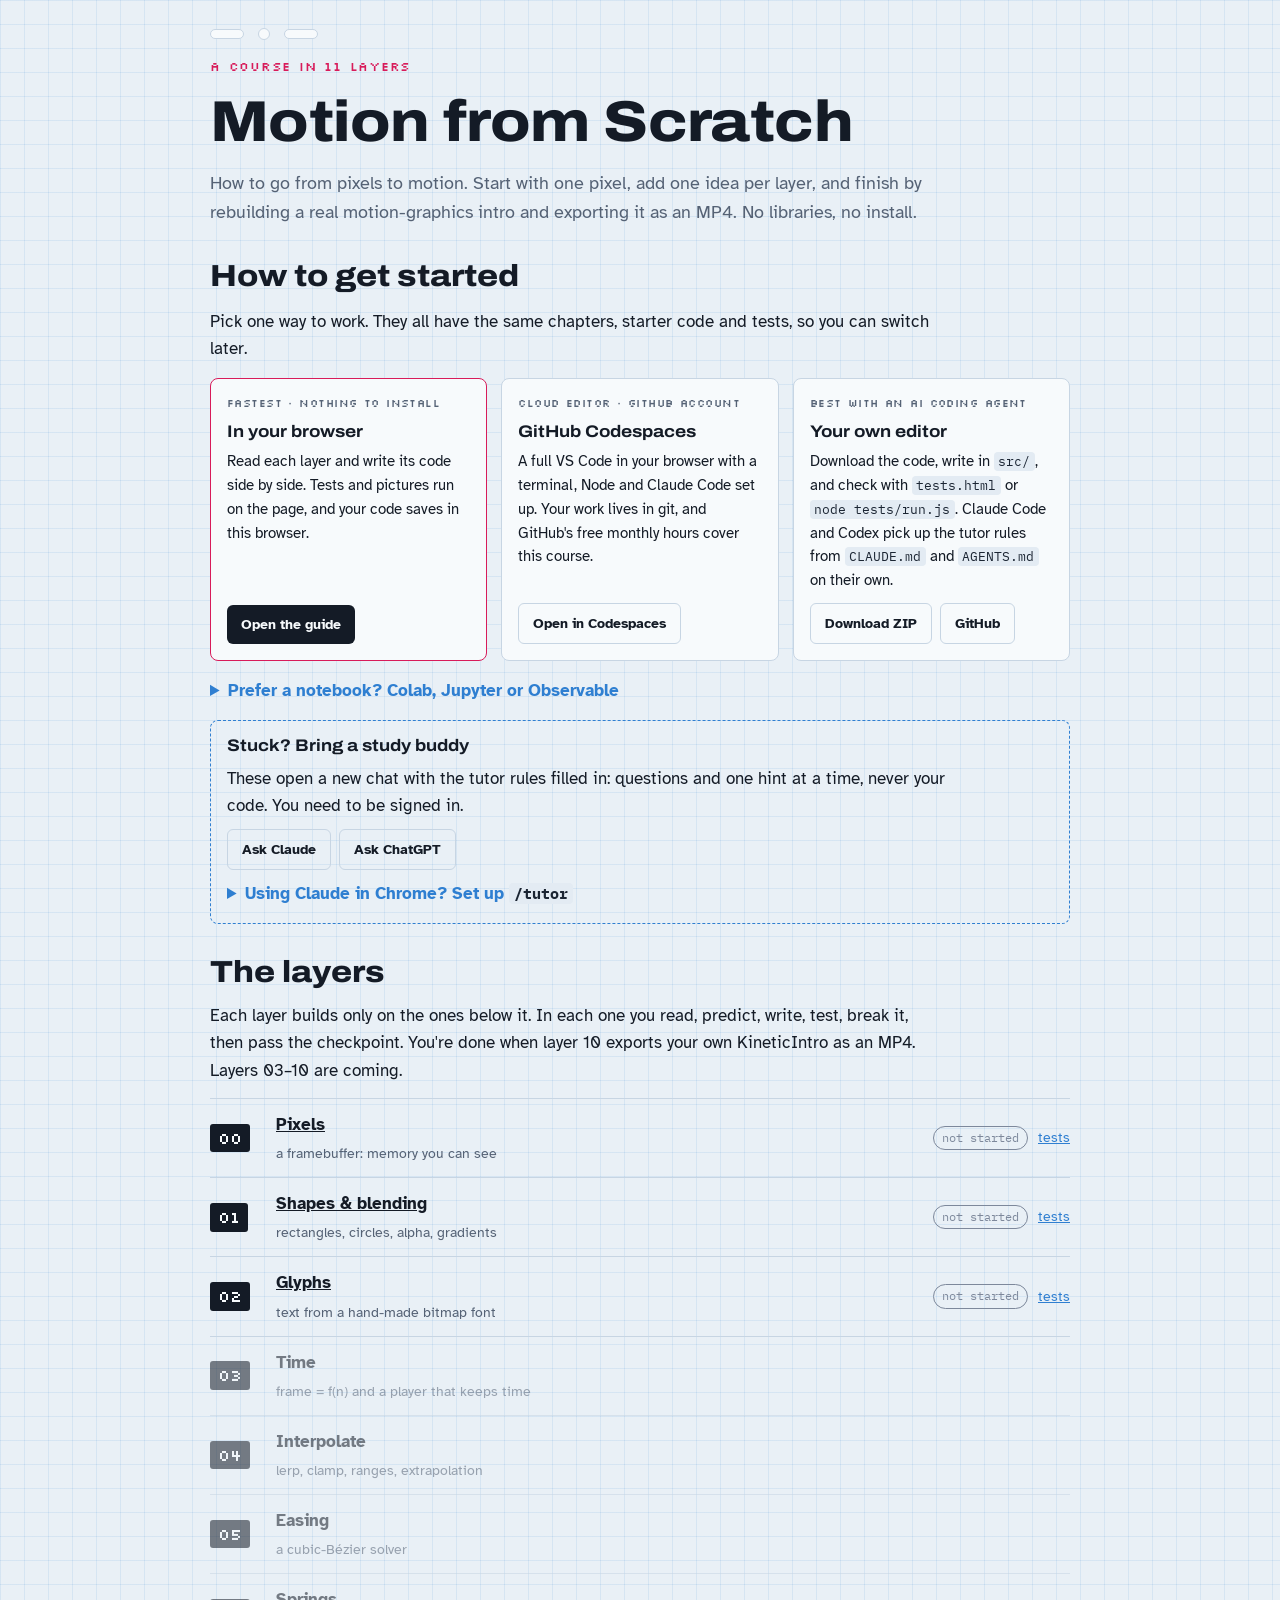
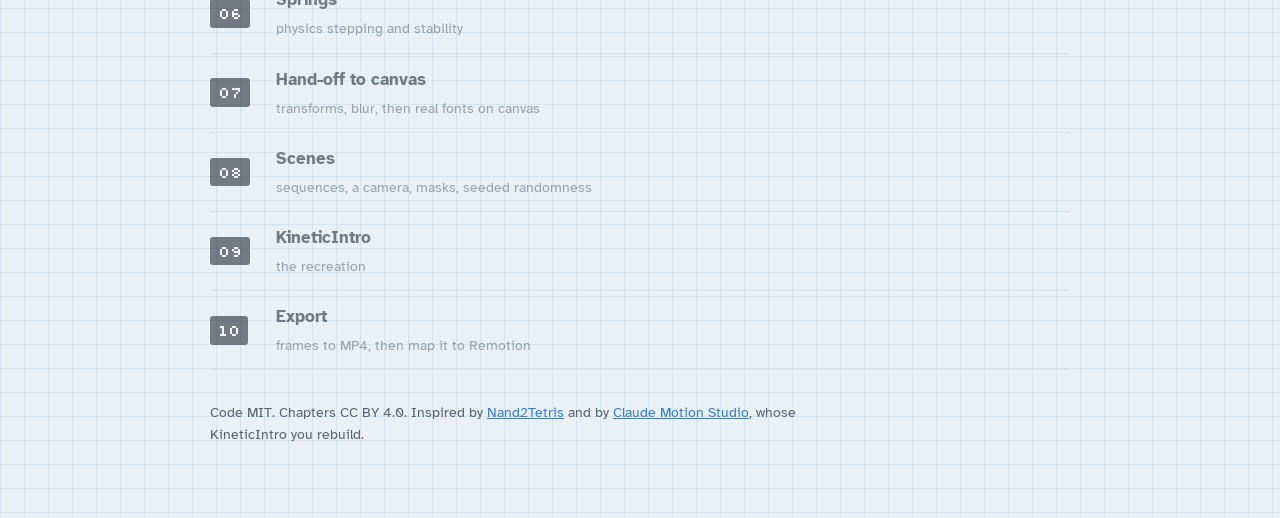
==== index.html @ 9dd83ce7 "Review round 2: fix what round 1 missed or broke - Guide renders single-asterisk italics (five place" ====
<!DOCTYPE html>
<html lang="en">
<head>
<meta charset="UTF-8">
<meta name="viewport" content="width=device-width, initial-scale=1.0">
<title>Motion from Scratch</title>
<meta name="description" content="How to go from pixels to motion: build a video engine from a single pixel up to a rendered MP4, one layer at a time.">
<link rel="preconnect" href="https://fonts.googleapis.com">
<link rel="preconnect" href="https://fonts.gstatic.com" crossorigin>
<link rel="stylesheet" href="https://fonts.googleapis.com/css2?family=Archivo:wdth,wght@112,700;112,800&family=Atkinson+Hyperlegible:wght@400;700&family=IBM+Plex+Mono:wght@400;600&family=Silkscreen&display=swap">
<link rel="stylesheet" href="lib/style.css">
<style>
  .map { list-style: none; margin: 0; padding: 0; display: flex; flex-direction: column; }
  .map li { display: grid; grid-template-columns: 52px 1fr auto; gap: 4px 14px; align-items: center; padding-block: 12px; border-bottom: 1px solid var(--line); }
  .map li:first-child { border-top: 1px solid var(--line); }
  .map .t { font-weight: 700; }
  .map a.t { color: var(--ink); }
  .map .b { grid-column: 2 / 3; font-size: 0.9rem; color: var(--muted); }
  .map .s { grid-row: 1 / 3; grid-column: 3; display: flex; align-items: center; gap: 10px; }
  .map .s a { font-size: 0.85rem; }
  .map .num { grid-row: 1 / 3; justify-self: start; }
  .map li.soon { opacity: 0.55; }
  .ways { display: grid; grid-template-columns: repeat(auto-fill, minmax(250px, 1fr)); gap: 14px; }
  .way { background: var(--paper); border: 1px solid var(--line); border-radius: 8px; padding: 16px; display: flex; flex-direction: column; gap: 10px; min-width: 0; }
  .way:first-child { border-color: var(--key); }
  .way p { font-size: 0.93rem; flex: 1; }
  .way .btn { align-self: flex-start; text-decoration: none; }
  .tag { font-family: var(--pixel); font-size: 0.68rem; letter-spacing: 0.04em; text-transform: uppercase; color: var(--muted); }
  .buddy { border: 1px dashed var(--pencil); border-radius: 8px; padding: 16px; display: flex; flex-direction: column; gap: 10px; }
  details.fold summary { cursor: pointer; font-weight: 700; color: var(--pencil); }
  details.fold[open] { display: flex; flex-direction: column; gap: 10px; }
  .fold ul { margin: 0; padding-left: 1.3em; display: flex; flex-direction: column; gap: 8px; max-width: 70ch; }
  .shortcut { width: 100%; font-family: var(--mono); font-size: 12px; line-height: 1.5; color: var(--code-ink); background: var(--code-bg); border: 1px solid var(--line); border-radius: 6px; padding: 8px 10px; resize: vertical; }
</style>
</head>
<body>
<div class="wrap">
  <header style="display:flex;flex-direction:column;gap:16px">
    <div class="pegbar" aria-hidden="true"><i></i><i></i><i></i></div>
    <span class="eyebrow">A course in 11 layers</span>
    <h1>Motion from Scratch</h1>
    <p class="lede">How to go from pixels to motion. Start with one pixel, add one idea per layer, and finish by rebuilding a real motion-graphics intro and exporting it as an MP4. No libraries, no install.</p>
  </header>

  <section id="start" style="display:flex;flex-direction:column;gap:16px">
    <h2>How to get started</h2>
    <p>Pick one way to work. They all have the same chapters, starter code and tests, so you can switch later.</p>
    <div class="ways">
      <article class="way">
        <span class="tag">Fastest · nothing to install</span>
        <h3>In your browser</h3>
        <p>Read each layer and write its code side by side. Tests and pictures run on the page, and your code saves in this browser.</p>
        <a class="btn" href="guide.html">Open the guide</a>
      </article>
      <article class="way">
        <span class="tag">Cloud editor · GitHub account</span>
        <h3>GitHub Codespaces</h3>
        <p>A full VS Code in your browser with a terminal, Node and Claude Code set up. Your work lives in git, and GitHub's free monthly hours cover this course.</p>
        <a class="btn ghost" data-link="codespaces" href="#" target="_blank" rel="noopener">Open in Codespaces</a>
      </article>
      <article class="way">
        <span class="tag">Best with an AI coding agent</span>
        <h3>Your own editor</h3>
        <p>Download the code, write in <code>src/</code>, and check with <code>tests.html</code> or <code>node tests/run.js</code>. Claude Code and Codex pick up the tutor rules from <code>CLAUDE.md</code> and <code>AGENTS.md</code> on their own.</p>
        <span class="btn-row"><a class="btn ghost" data-link="zip" href="#">Download ZIP</a><a class="btn ghost" data-link="repo" href="#" target="_blank" rel="noopener">GitHub</a></span>
      </article>
    </div>
    <details class="fold">
      <summary>Prefer a notebook? Colab, Jupyter or Observable</summary>
      <ul>
        <li><a data-link="colab" href="#" target="_blank" rel="noopener">Google Colab</a>: the whole course in one notebook. Save a copy to your Drive first, so your work is kept.</li>
        <li><a data-link="deno" href="#" target="_blank" rel="noopener">Jupyter or VS Code</a>: install Deno, run <code>deno jupyter --install</code>, then open <code>notebooks/jupyter-deno.ipynb</code> with the Deno kernel.</li>
        <li><a data-link="observable" href="#" target="_blank" rel="noopener">Observable</a>: read every chapter and watch the tests run online. To edit, download <code>notebooks/observable.html</code> and open it with Observable's free preview tool.</li>
      </ul>
    </details>

    <div class="buddy">
      <h3>Stuck? Bring a study buddy</h3>
      <p>These open a new chat with the tutor rules filled in: questions and one hint at a time, never your code. You need to be signed in.</p>
      <span class="btn-row"><a class="btn ghost" data-link="claude" href="#" target="_blank" rel="noopener">Ask Claude</a><a class="btn ghost" data-link="chatgpt" href="#" target="_blank" rel="noopener">Ask ChatGPT</a></span>
      <details class="fold" id="chrome">
        <summary>Using Claude in Chrome? Set up <code>/tutor</code></summary>
        <p><a href="https://support.claude.com/en/articles/12012173-get-started-with-claude-in-chrome" target="_blank" rel="noopener">Claude in Chrome</a> (paid plans) reads the guide and looks at your pictures with you. Save the text below as a shortcut named <strong>tutor</strong> in its side panel, then type <code>/tutor</code> on the guide.</p>
        <textarea class="shortcut" readonly rows="7" data-shortcut aria-label="Tutor shortcut text"></textarea>
        <span class="btn-row"><button class="btn ghost" type="button" data-copy-shortcut>Copy shortcut text</button></span>
      </details>
    </div>
  </section>

  <section style="display:flex;flex-direction:column;gap:14px">
    <h2>The layers</h2>
    <p>Each layer builds only on the ones below it. In each one you read, predict, write, test, break it, then pass the checkpoint. You're done when layer 10 exports your own KineticIntro as an MP4. Layers 03–10 are coming.</p>
    <ul class="map" id="map"></ul>
  </section>

  <p style="font-size:0.85rem;color:var(--muted)">Code MIT. Chapters CC BY 4.0. Inspired by <a href="https://www.nand2tetris.org/">Nand2Tetris</a> and by <a href="https://github.com/MoussaabBadla/claude-motion-studio">Claude Motion Studio</a>, whose KineticIntro you rebuild.</p>
</div>

<script src="lib/course.js"></script>
<script src="lib/font5x7.js"></script>
<script src="lib/check.js"></script>
<script src="lib/experiment.js"></script>
<script src="lib/checkpoint.js"></script>
<script src="lib/checkpoint-data.js"></script>
<script src="lib/loader.js"></script>
<script>
(async function () {
  const C = MS.COURSE;
  const links = { codespaces: C.codespaces, colab: C.colab, zip: C.zip, repo: C.repo, deno: C.repo + "/blob/main/notebooks/jupyter-deno.ipynb", observable: C.observable, claude: C.claudeLink(null), chatgpt: C.chatgptLink(null) };
  document.querySelectorAll("[data-link]").forEach(a => { a.href = links[a.dataset.link]; });
  const sc = document.querySelector("[data-shortcut]");
  sc.value = C.chromeShortcut;
  if (location.hash === "#chrome") document.getElementById("chrome").open = true;
  document.querySelector("[data-copy-shortcut]").addEventListener("click", e => {
    const b = e.currentTarget, done = t => { b.textContent = t; setTimeout(() => (b.textContent = "Copy shortcut text"), 1600); };
    try { navigator.clipboard.writeText(sc.value).then(() => done("Copied"), () => { sc.select(); done("Press Ctrl/⌘ + C"); }); }
    catch (err) { sc.select(); done("Press Ctrl/⌘ + C"); }
  });
  const map = document.getElementById("map");
  const render = scores => {
    map.innerHTML = MS.COURSE.layers.map(l => {
      const f = MS.COURSE.files(l), sc = scores[l.id];
      let pill = "";
      if (l.ready && sc) pill = sc.cp && sc.cp.complete ? `<span class="pill pass">★ complete</span>`
        : sc.p === sc.n ? `<span class="pill fail">checkpoint open</span>`
        : sc.p ? `<span class="pill fail">${sc.p}/${sc.n} tests</span>` : `<span class="pill todo">not started</span>`;
      const title = l.ready ? `<a class="t" href="guide.html#layer-${l.id}">${l.title}</a>` : `<span class="t">${l.title}</span>`;
      const links = l.ready ? `<a href="tests.html#layer-${l.id}">tests</a>` : "";
      return `<li class="${l.ready ? "" : "soon"}"><span class="num">${l.id}</span>${title}<span class="s">${pill}${links}</span><span class="b">${l.builds}</span></li>`;
    }).join("");
  };
  render({});
  const { ready } = await MS.loadCourse();
  MS.useGuideWork(ready);
  const scores = {};
  for (const l of ready) { const r = MS.runTests(l.id); const cp = MS.runCheckpoint(l.id, r); scores[l.id] = { p: r.filter(x => x.status === "pass").length, n: r.length, cp }; }
  render(scores);
})();
</script>
</body>
</html>
---- lib/style.css ----
/* lib/style.css — the course look: an animator's light table.
   Backlit graph paper, non-photo-blue pencil, black ink, one magenta
   registration color used sparingly. PROVIDED. */
:root {
  --bg: #e9f0f6; --paper: #f7fafc; --ink: #141b26; --muted: #556275;
  --line: #c7d5e3; --grid: rgba(47, 127, 209, 0.10);
  --pencil: #2f7fd1; --key: #d81b5a;
  --pass: #1d8a5b; --fail: #c93636; --todo: #7d889b;
  --code-bg: #e3ebf3; --code-ink: #1b2533;
  --display: "Archivo", "Arial Narrow", system-ui, sans-serif;
  --body: "Atkinson Hyperlegible", system-ui, -apple-system, "Segoe UI", sans-serif;
  --mono: "IBM Plex Mono", ui-monospace, SFMono-Regular, Menlo, monospace;
  --pixel: "Silkscreen", "IBM Plex Mono", monospace;
}
@media (prefers-color-scheme: dark) {
  :root:not([data-theme="light"]) {
    --bg: #0c131e; --paper: #111a28; --ink: #e5ecf5; --muted: #93a2b8;
    --line: #233349; --grid: rgba(108, 178, 255, 0.07);
    --pencil: #6cb2ff; --key: #ff4f86;
    --pass: #3ccf8e; --fail: #ff6b6b; --todo: #8d99ad;
    --code-bg: #172234; --code-ink: #d6e0ec; color-scheme: dark;
  }
}
:root[data-theme="dark"] {
  --bg: #0c131e; --paper: #111a28; --ink: #e5ecf5; --muted: #93a2b8;
  --line: #233349; --grid: rgba(108, 178, 255, 0.07);
  --pencil: #6cb2ff; --key: #ff4f86;
  --pass: #3ccf8e; --fail: #ff6b6b; --todo: #8d99ad;
  --code-bg: #172234; --code-ink: #d6e0ec; color-scheme: dark;
}
* { box-sizing: border-box; }
body {
  margin: 0; background-color: var(--bg); color: var(--ink);
  background-image:
    linear-gradient(var(--grid) 1px, transparent 1px),
    linear-gradient(90deg, var(--grid) 1px, transparent 1px);
  background-size: 24px 24px;
  font-family: var(--body); font-size: 17px; line-height: 1.6;
  padding-inline: 18px; padding-block: 28px 72px;
}
.wrap { max-width: 860px; margin: 0 auto; display: flex; flex-direction: column; gap: 32px; }
.wrap > * { min-width: 0; }
h1, h2, h3 { font-family: var(--display); font-stretch: 112%; line-height: 1.05; margin: 0; text-wrap: balance; }
h1 { font-size: clamp(2.2rem, 7vw, 3.6rem); font-weight: 800; letter-spacing: -0.01em; }
h2 { font-size: clamp(1.4rem, 4vw, 1.9rem); font-weight: 800; }
h3 { font-size: 1.05rem; font-weight: 700; }
p { margin: 0; max-width: 66ch; }
a { color: var(--pencil); }
code { font-family: var(--mono); font-size: 0.86em; background: var(--code-bg); color: var(--code-ink); padding: 0.08em 0.35em; border-radius: 4px; }
pre { margin: 0; font-family: var(--mono); font-size: 13px; line-height: 1.5; background: var(--code-bg); color: var(--code-ink); padding: 14px 16px; border-radius: 6px; overflow-x: auto; max-width: 100%; }
pre code { background: transparent; color: inherit; padding: 0; font-size: inherit; border-radius: 0; }
[hidden] { display: none !important; }
:focus-visible { outline: 2px solid var(--key); outline-offset: 2px; }

/* peg bar: the three registration slots on every animator's sheet */
.pegbar { display: flex; gap: 14px; align-items: center; }
.pegbar i { display: block; width: 34px; height: 10px; border-radius: 5px; background: var(--paper); border: 1.5px solid var(--line); }
.pegbar i:nth-child(2) { width: 12px; border-radius: 50%; height: 12px; }
.eyebrow { font-family: var(--pixel); font-size: 0.8rem; letter-spacing: 0.06em; color: var(--key); text-transform: uppercase; }
.lede { font-size: 1.15rem; color: var(--muted); }

.sheet { background: var(--paper); border: 1px solid var(--line); border-radius: 8px; padding: 18px 20px; display: flex; flex-direction: column; gap: 14px; min-width: 0; }
.layer-head { display: flex; align-items: baseline; gap: 12px; flex-wrap: wrap; }
.num { font-family: var(--pixel); font-size: 1rem; color: var(--paper); background: var(--ink); padding: 2px 8px 1px; border-radius: 3px; }
.score { font-family: var(--mono); font-size: 0.8rem; color: var(--muted); margin-left: auto; font-variant-numeric: tabular-nums; }
.results { list-style: none; margin: 0; padding: 0; display: flex; flex-direction: column; gap: 6px; font-size: 0.95rem; }
.results li { display: grid; grid-template-columns: 22px 1fr; gap: 8px; align-items: start; }
.results .mark { font-family: var(--mono); font-weight: 600; text-align: center; }
.results .pass .mark { color: var(--pass); } .results .fail .mark { color: var(--fail); } .results .todo .mark { color: var(--todo); }
.results .msg { display: block; font-family: var(--mono); font-size: 0.8rem; color: var(--muted); overflow-wrap: anywhere; }
.results .fail .msg { color: var(--fail); }
.visuals { display: flex; flex-wrap: wrap; gap: 16px; }
.visuals figure { margin: 0; display: flex; flex-direction: column; gap: 6px; max-width: 100%; }
.visuals canvas { image-rendering: pixelated; border: 1px solid var(--line); background: repeating-conic-gradient(var(--line) 0 25%, transparent 0 50%) 0 0 / 12px 12px; max-width: 100%; height: auto; }
.visuals figcaption { font-size: 0.8rem; color: var(--muted); max-width: 32ch; }
.pill { font-family: var(--mono); font-size: 0.72rem; padding: 2px 8px; border-radius: 999px; border: 1px solid currentColor; white-space: nowrap; }
.pill.pass { color: var(--pass); } .pill.fail { color: var(--fail); } .pill.todo { color: var(--todo); }
.btn { font: inherit; font-weight: 700; font-size: 0.9rem; background: var(--ink); color: var(--paper); border: 0; border-radius: 6px; padding: 8px 14px; cursor: pointer; }
.btn.ghost { background: transparent; color: var(--ink); border: 1px solid var(--line); }
.btn-row { display: flex; gap: 8px; flex-wrap: wrap; }
.btn-row .btn { text-decoration: none; }
.banner { border: 1px dashed var(--key); color: var(--ink); padding: 12px 14px; border-radius: 6px; font-size: 0.95rem; }
.checkpoint { border-top: 1px dashed var(--line); padding-top: 12px; display: flex; flex-direction: column; gap: 8px; }
.checkpoint:empty { display: none; }
.cp-head { font-weight: 700; }
.cp-body { display: flex; gap: 16px; flex-wrap: wrap; align-items: flex-start; }
.cp-body > div { display: flex; flex-direction: column; gap: 6px; min-width: 0; flex: 1 1 260px; }
.cp-pic { margin: 0; max-width: 100%; }
.cp-pic canvas { max-width: 100%; height: auto; image-rendering: pixelated; border: 1px solid var(--line); }
.cp-hint { font-size: 0.9rem; color: var(--fail); }
.cp-q { font-family: var(--mono); font-size: 0.85rem; margin-right: 10px; white-space: nowrap; }
.cp-q.right { color: var(--pass); } .cp-q.wrong { color: var(--fail); } .cp-q.blank { color: var(--todo); }
.sheet.complete { border-color: var(--pass); }
@media (prefers-reduced-motion: reduce) { * { animation: none !important; transition: none !important; } }
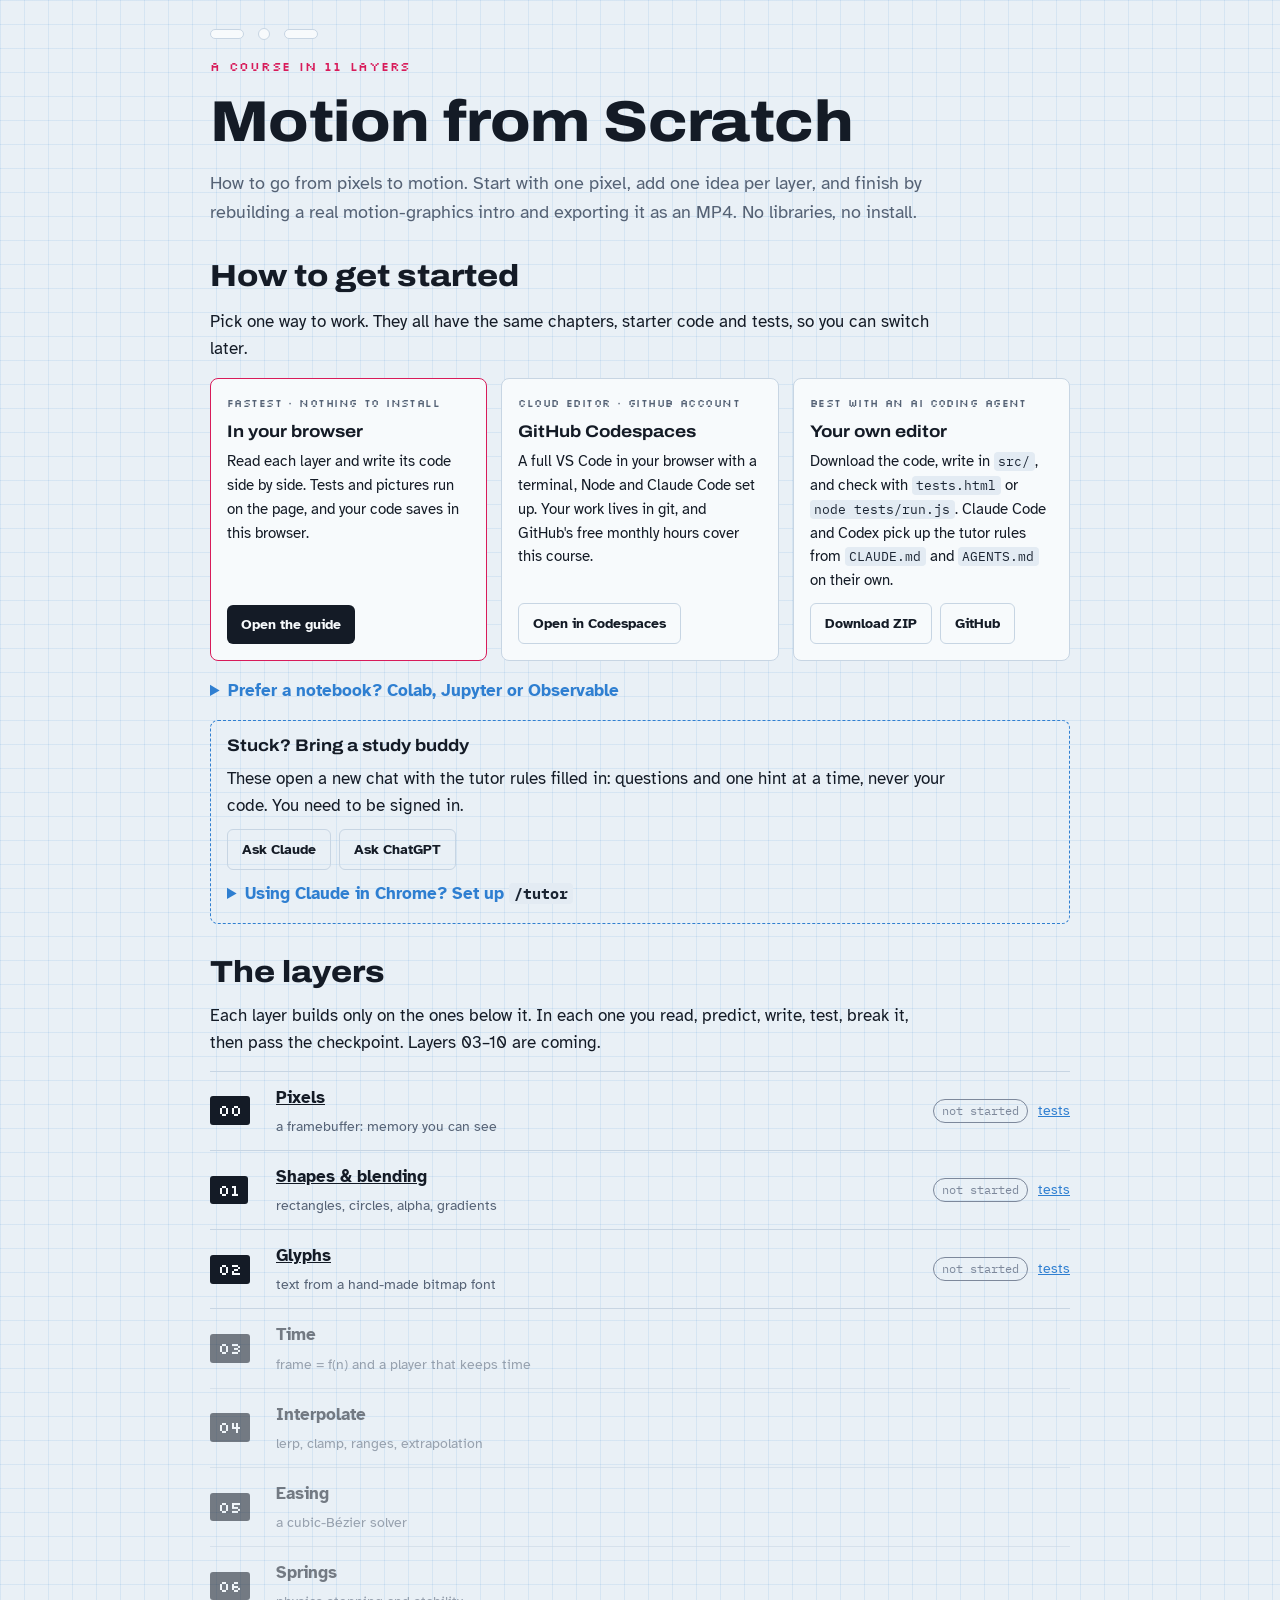
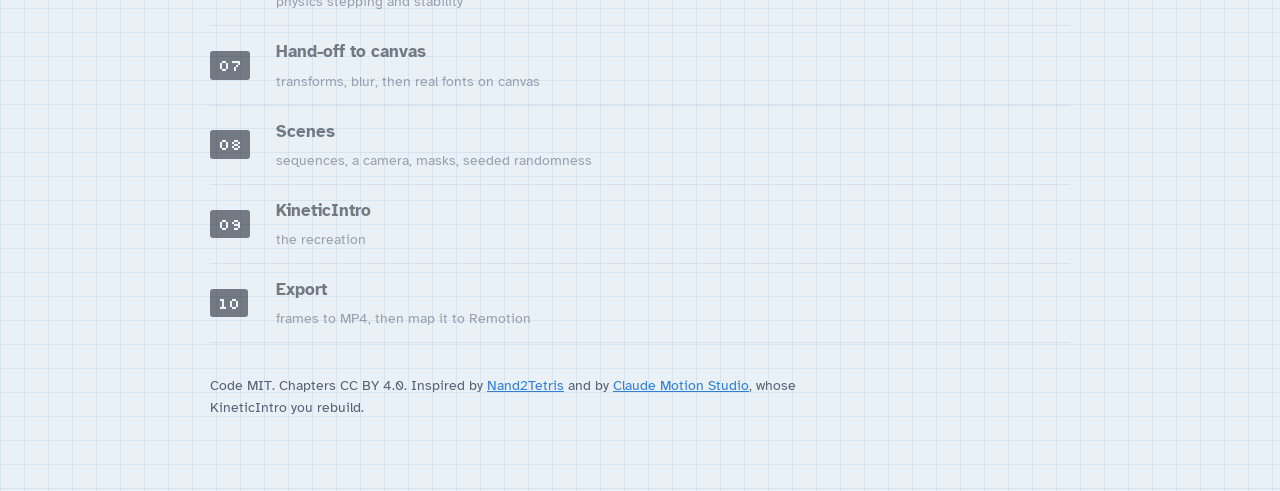
==== commit b5ecae0e: "Review round 3: smooth the first-time learner's path - Phones: an "Open the workbench ↓" link in eac" ====
--- a/index.html
+++ b/index.html
@@ -89,7 +89,7 @@
 
   <section style="display:flex;flex-direction:column;gap:14px">
     <h2>The layers</h2>
-    <p>Each layer builds only on the ones below it. In each one you read, predict, write, test, break it, then pass the checkpoint. You're done when layer 10 exports your own KineticIntro as an MP4. Layers 03–10 are coming.</p>
+    <p>Each layer builds only on the ones below it. In each one you read, predict, write, test, break it, then pass the checkpoint. Layers 03–10 are coming.</p>
     <ul class="map" id="map"></ul>
   </section>
 
@@ -122,7 +122,7 @@
       const f = MS.COURSE.files(l), sc = scores[l.id];
       let pill = "";
       if (l.ready && sc) pill = sc.cp && sc.cp.complete ? `<span class="pill pass">★ complete</span>`
-        : sc.p === sc.n ? `<span class="pill fail">checkpoint open</span>`
+        : sc.p === sc.n ? `<span class="pill todo">checkpoint unlocked</span>`
         : sc.p ? `<span class="pill fail">${sc.p}/${sc.n} tests</span>` : `<span class="pill todo">not started</span>`;
       const title = l.ready ? `<a class="t" href="guide.html#layer-${l.id}">${l.title}</a>` : `<span class="t">${l.title}</span>`;
       const links = l.ready ? `<a href="tests.html#layer-${l.id}">tests</a>` : "";
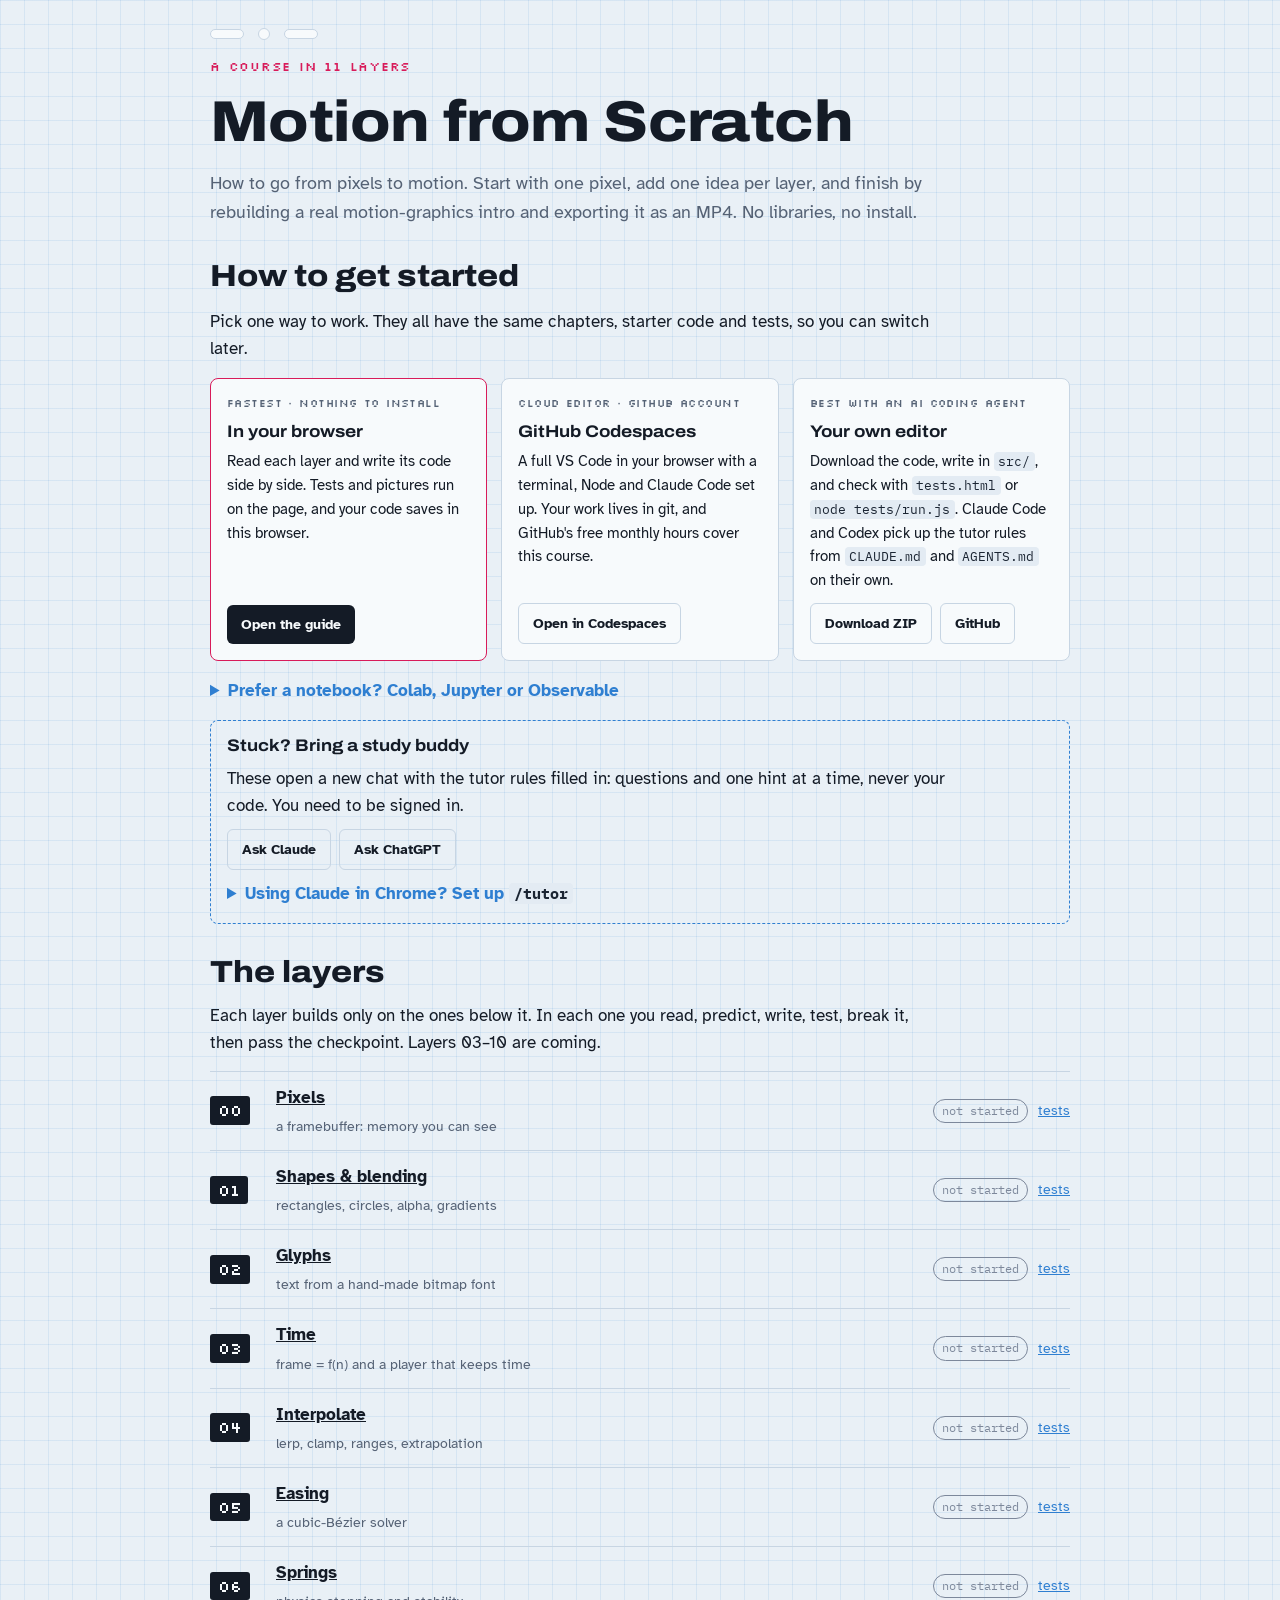
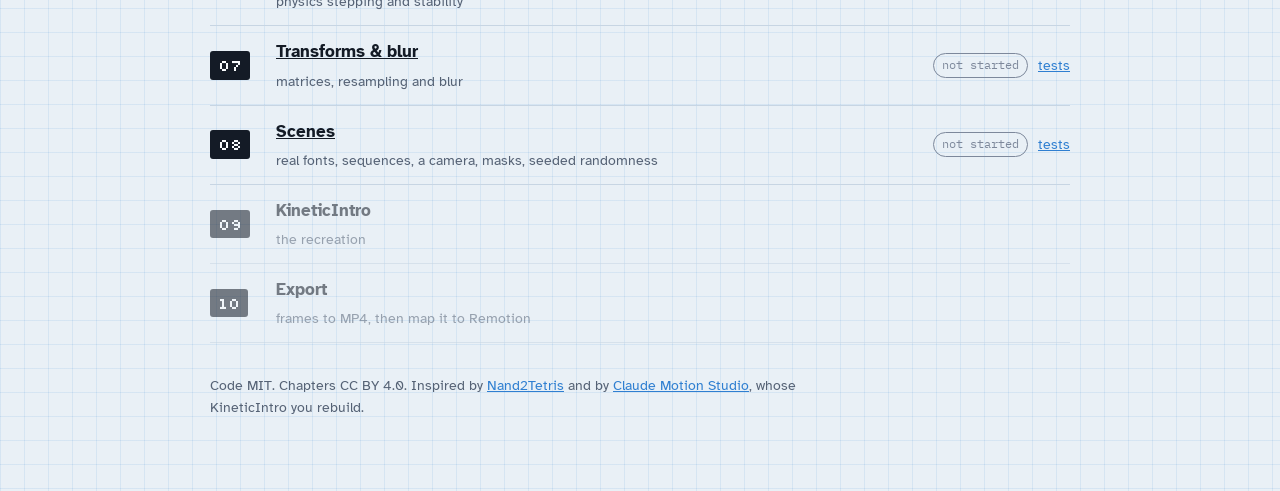
==== commit c47f060a: "feat(08): Layer 08 · Scenes Real fonts, clocks, a camera, layers and replayable randomness: drawText" ====
--- a/index.html
+++ b/index.html
@@ -7,7 +7,7 @@
 <meta name="description" content="How to go from pixels to motion: build a video engine from a single pixel up to a rendered MP4, one layer at a time.">
 <link rel="preconnect" href="https://fonts.googleapis.com">
 <link rel="preconnect" href="https://fonts.gstatic.com" crossorigin>
-<link rel="stylesheet" href="https://fonts.googleapis.com/css2?family=Archivo:wdth,wght@112,700;112,800&family=Atkinson+Hyperlegible:wght@400;700&family=IBM+Plex+Mono:wght@400;600&family=Silkscreen&display=swap">
+<link rel="stylesheet" href="https://fonts.googleapis.com/css2?family=Archivo:wdth,wght@112,700;112,800&family=Inter:wght@500;900&family=Atkinson+Hyperlegible:wght@400;700&family=IBM+Plex+Mono:wght@400;600&family=Silkscreen&display=swap">
 <link rel="stylesheet" href="lib/style.css">
 <style>
   .map { list-style: none; margin: 0; padding: 0; display: flex; flex-direction: column; }
@@ -97,11 +97,6 @@
 </div>
 
 <script src="lib/course.js"></script>
-<script src="lib/font5x7.js"></script>
-<script src="lib/check.js"></script>
-<script src="lib/experiment.js"></script>
-<script src="lib/checkpoint.js"></script>
-<script src="lib/checkpoint-data.js"></script>
 <script src="lib/loader.js"></script>
 <script>
 (async function () {
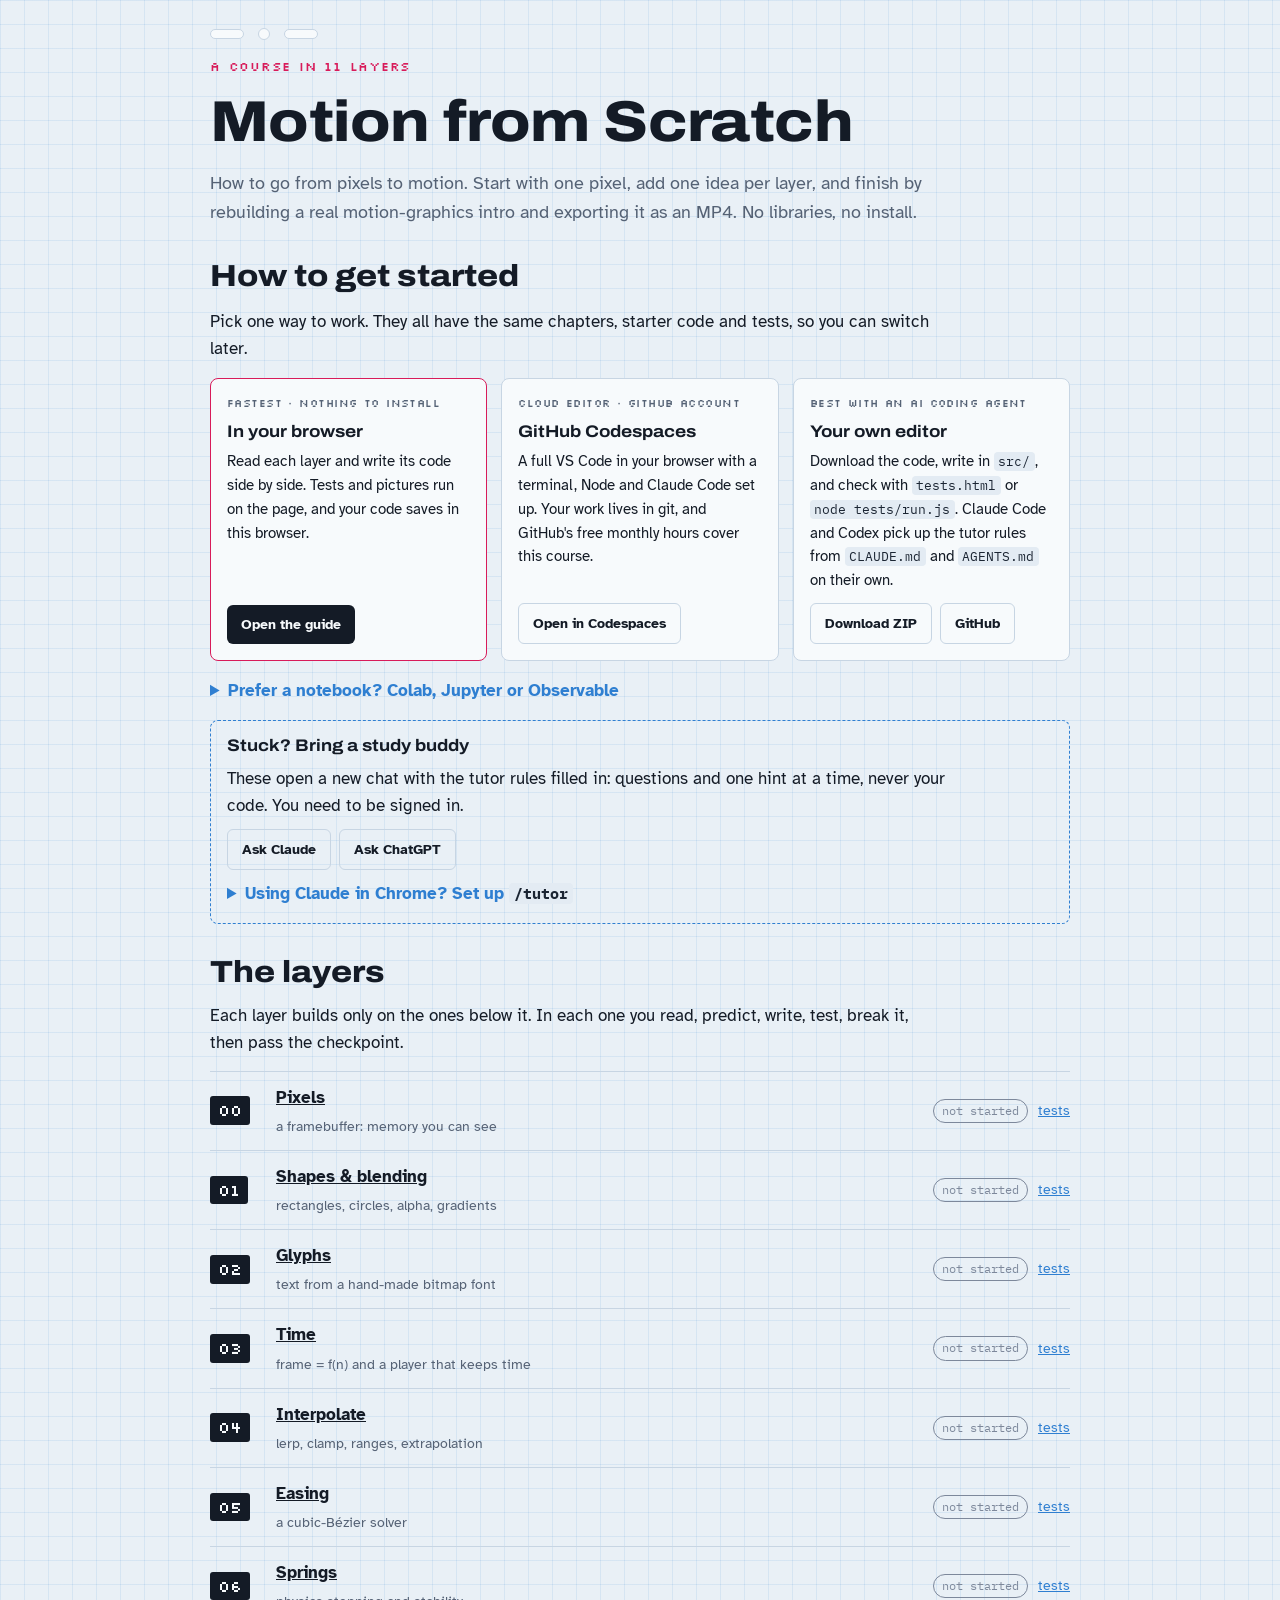
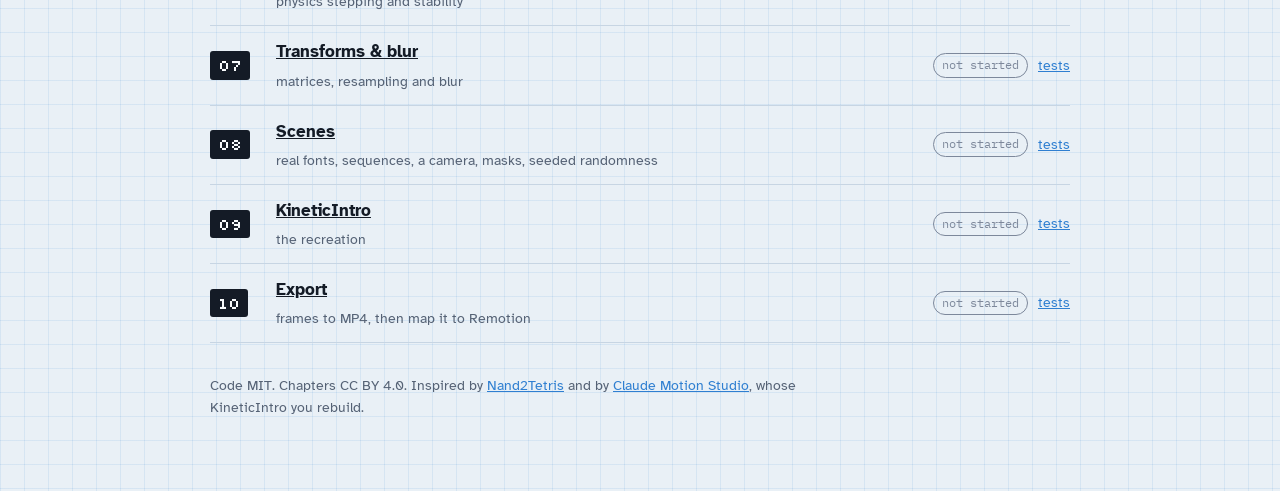
==== commit 05d945bc: "fix(04-06): review leftovers, and no answers anywhere in the repo - 04: Remotion's interpolate has g" ====
--- a/index.html
+++ b/index.html
@@ -89,7 +89,7 @@
 
   <section style="display:flex;flex-direction:column;gap:14px">
     <h2>The layers</h2>
-    <p>Each layer builds only on the ones below it. In each one you read, predict, write, test, break it, then pass the checkpoint. Layers 03–10 are coming.</p>
+    <p>Each layer builds only on the ones below it. In each one you read, predict, write, test, break it, then pass the checkpoint.</p>
     <ul class="map" id="map"></ul>
   </section>
 
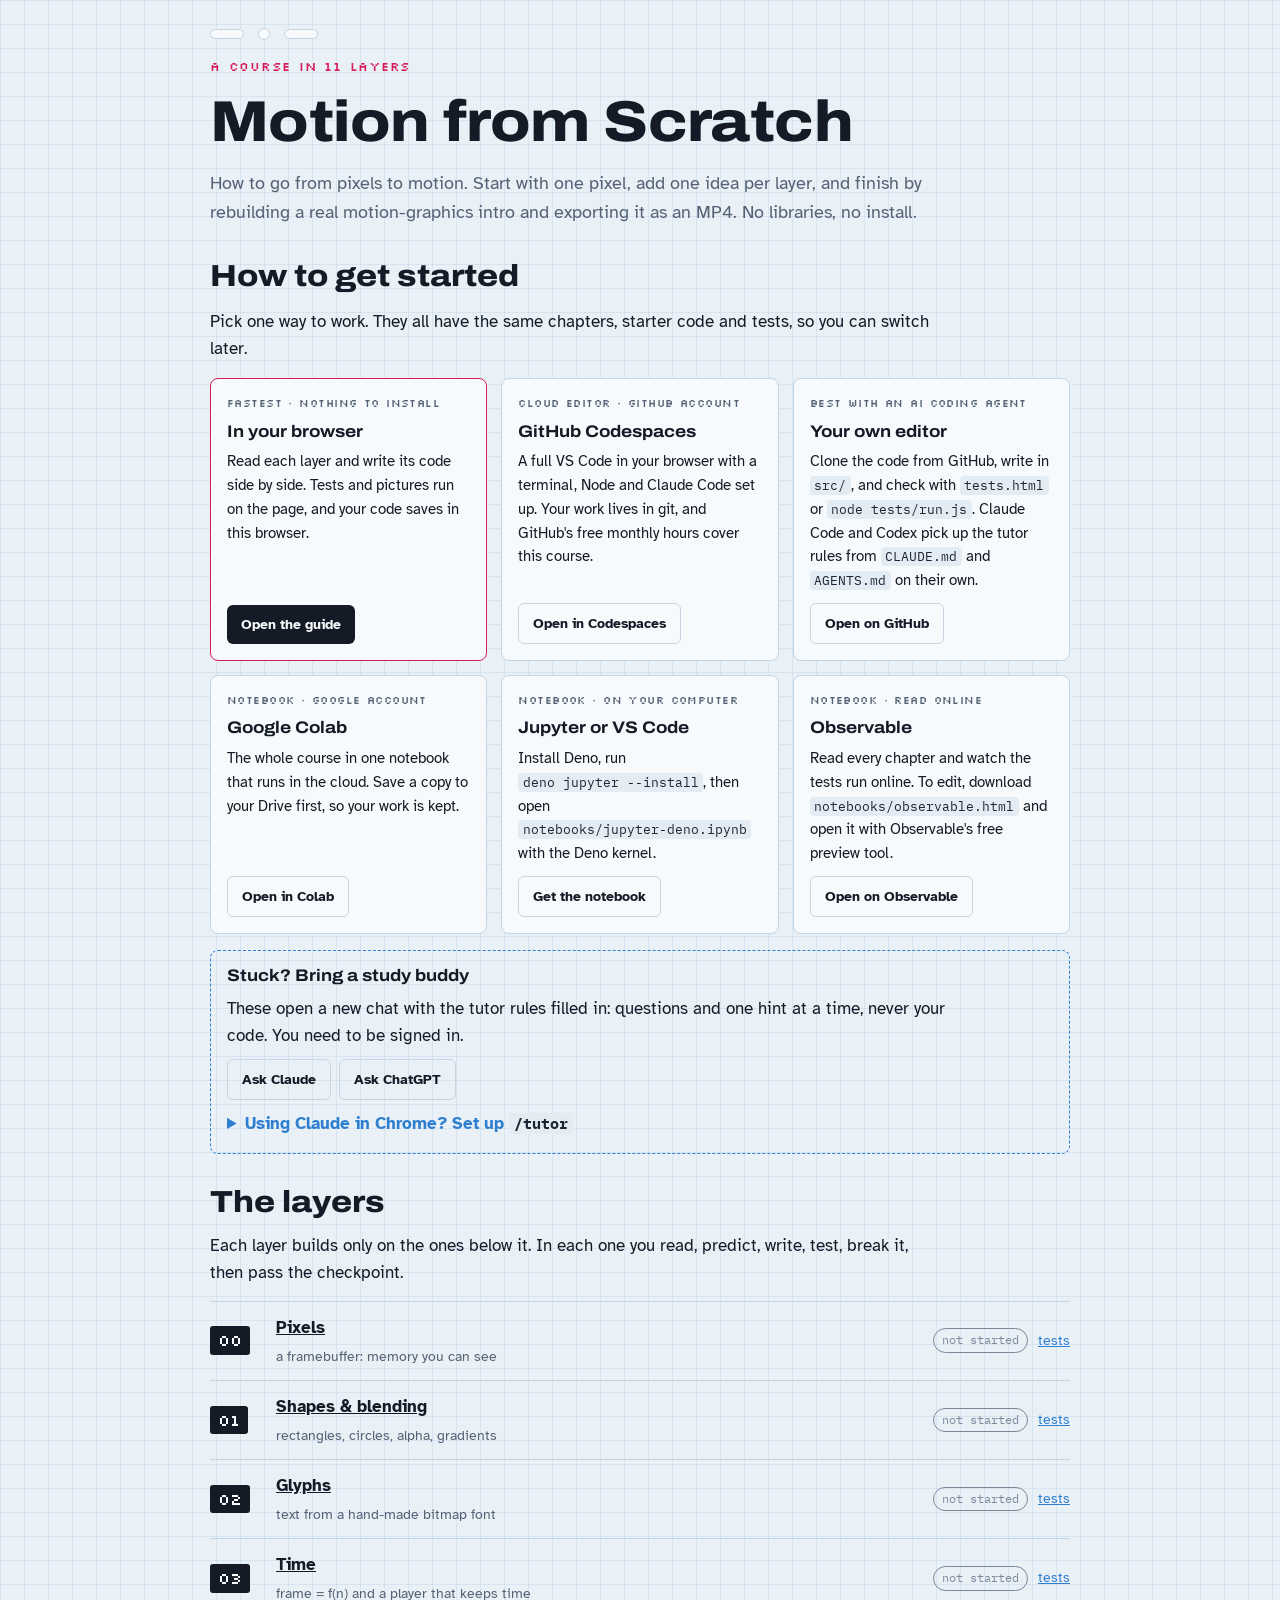
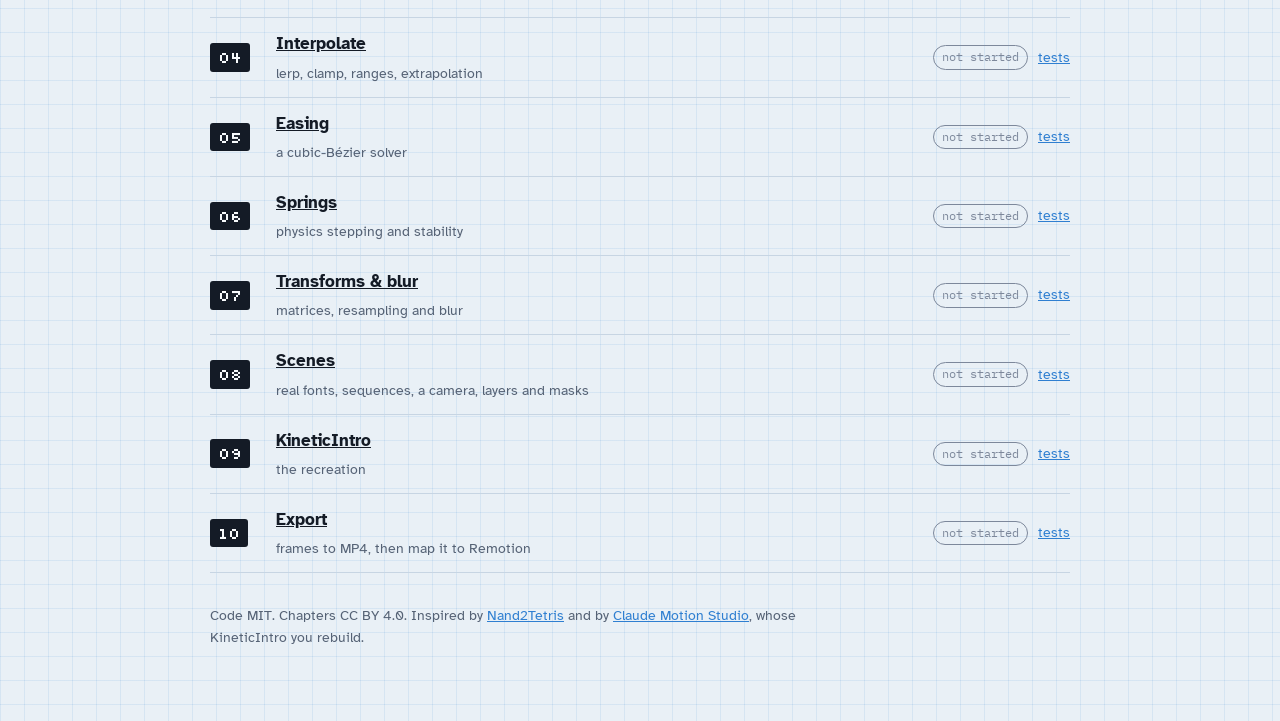
==== commit 961dacdf: "feat(home): notebooks get their own cards; drop the ZIP download The home page offered a Download ZI" ====
--- a/index.html
+++ b/index.html
@@ -25,6 +25,7 @@
   .way:first-child { border-color: var(--key); }
   .way p { font-size: 0.93rem; flex: 1; }
   .way .btn { align-self: flex-start; text-decoration: none; }
+  .way code { white-space: nowrap; }
   .tag { font-family: var(--pixel); font-size: 0.68rem; letter-spacing: 0.04em; text-transform: uppercase; color: var(--muted); }
   .buddy { border: 1px dashed var(--pencil); border-radius: 8px; padding: 16px; display: flex; flex-direction: column; gap: 10px; }
   details.fold summary { cursor: pointer; font-weight: 700; color: var(--pencil); }
@@ -61,18 +62,28 @@
       <article class="way">
         <span class="tag">Best with an AI coding agent</span>
         <h3>Your own editor</h3>
-        <p>Download the code, write in <code>src/</code>, and check with <code>tests.html</code> or <code>node tests/run.js</code>. Claude Code and Codex pick up the tutor rules from <code>CLAUDE.md</code> and <code>AGENTS.md</code> on their own.</p>
-        <span class="btn-row"><a class="btn ghost" data-link="zip" href="#">Download ZIP</a><a class="btn ghost" data-link="repo" href="#" target="_blank" rel="noopener">GitHub</a></span>
+        <p>Clone the code from GitHub, write in <code>src/</code>, and check with <code>tests.html</code> or <code>node tests/run.js</code>. Claude Code and Codex pick up the tutor rules from <code>CLAUDE.md</code> and <code>AGENTS.md</code> on their own.</p>
+        <a class="btn ghost" data-link="repo" href="#" target="_blank" rel="noopener">Open on GitHub</a>
+      </article>
+      <article class="way">
+        <span class="tag">Notebook · Google account</span>
+        <h3>Google Colab</h3>
+        <p>The whole course in one notebook that runs in the cloud. Save a copy to your Drive first, so your work is kept.</p>
+        <a class="btn ghost" data-link="colab" href="#" target="_blank" rel="noopener">Open in Colab</a>
+      </article>
+      <article class="way">
+        <span class="tag">Notebook · on your computer</span>
+        <h3>Jupyter or VS Code</h3>
+        <p>Install Deno, run <code>deno jupyter --install</code>, then open <code>notebooks/jupyter-deno.ipynb</code> with the Deno kernel.</p>
+        <a class="btn ghost" data-link="deno" href="#" target="_blank" rel="noopener">Get the notebook</a>
+      </article>
+      <article class="way">
+        <span class="tag">Notebook · read online</span>
+        <h3>Observable</h3>
+        <p>Read every chapter and watch the tests run online. To edit, download <code>notebooks/observable.html</code> and open it with Observable's free preview tool.</p>
+        <a class="btn ghost" data-link="observable" href="#" target="_blank" rel="noopener">Open on Observable</a>
       </article>
     </div>
-    <details class="fold">
-      <summary>Prefer a notebook? Colab, Jupyter or Observable</summary>
-      <ul>
-        <li><a data-link="colab" href="#" target="_blank" rel="noopener">Google Colab</a>: the whole course in one notebook. Save a copy to your Drive first, so your work is kept.</li>
-        <li><a data-link="deno" href="#" target="_blank" rel="noopener">Jupyter or VS Code</a>: install Deno, run <code>deno jupyter --install</code>, then open <code>notebooks/jupyter-deno.ipynb</code> with the Deno kernel.</li>
-        <li><a data-link="observable" href="#" target="_blank" rel="noopener">Observable</a>: read every chapter and watch the tests run online. To edit, download <code>notebooks/observable.html</code> and open it with Observable's free preview tool.</li>
-      </ul>
-    </details>
 
     <div class="buddy">
       <h3>Stuck? Bring a study buddy</h3>
@@ -101,7 +112,7 @@
 <script>
 (async function () {
   const C = MS.COURSE;
-  const links = { codespaces: C.codespaces, colab: C.colab, zip: C.zip, repo: C.repo, deno: C.repo + "/blob/main/notebooks/jupyter-deno.ipynb", observable: C.observable, claude: C.claudeLink(null), chatgpt: C.chatgptLink(null) };
+  const links = { codespaces: C.codespaces, colab: C.colab, repo: C.repo, deno: C.repo + "/blob/main/notebooks/jupyter-deno.ipynb", observable: C.observable, claude: C.claudeLink(null), chatgpt: C.chatgptLink(null) };
   document.querySelectorAll("[data-link]").forEach(a => { a.href = links[a.dataset.link]; });
   const sc = document.querySelector("[data-shortcut]");
   sc.value = C.chromeShortcut;
